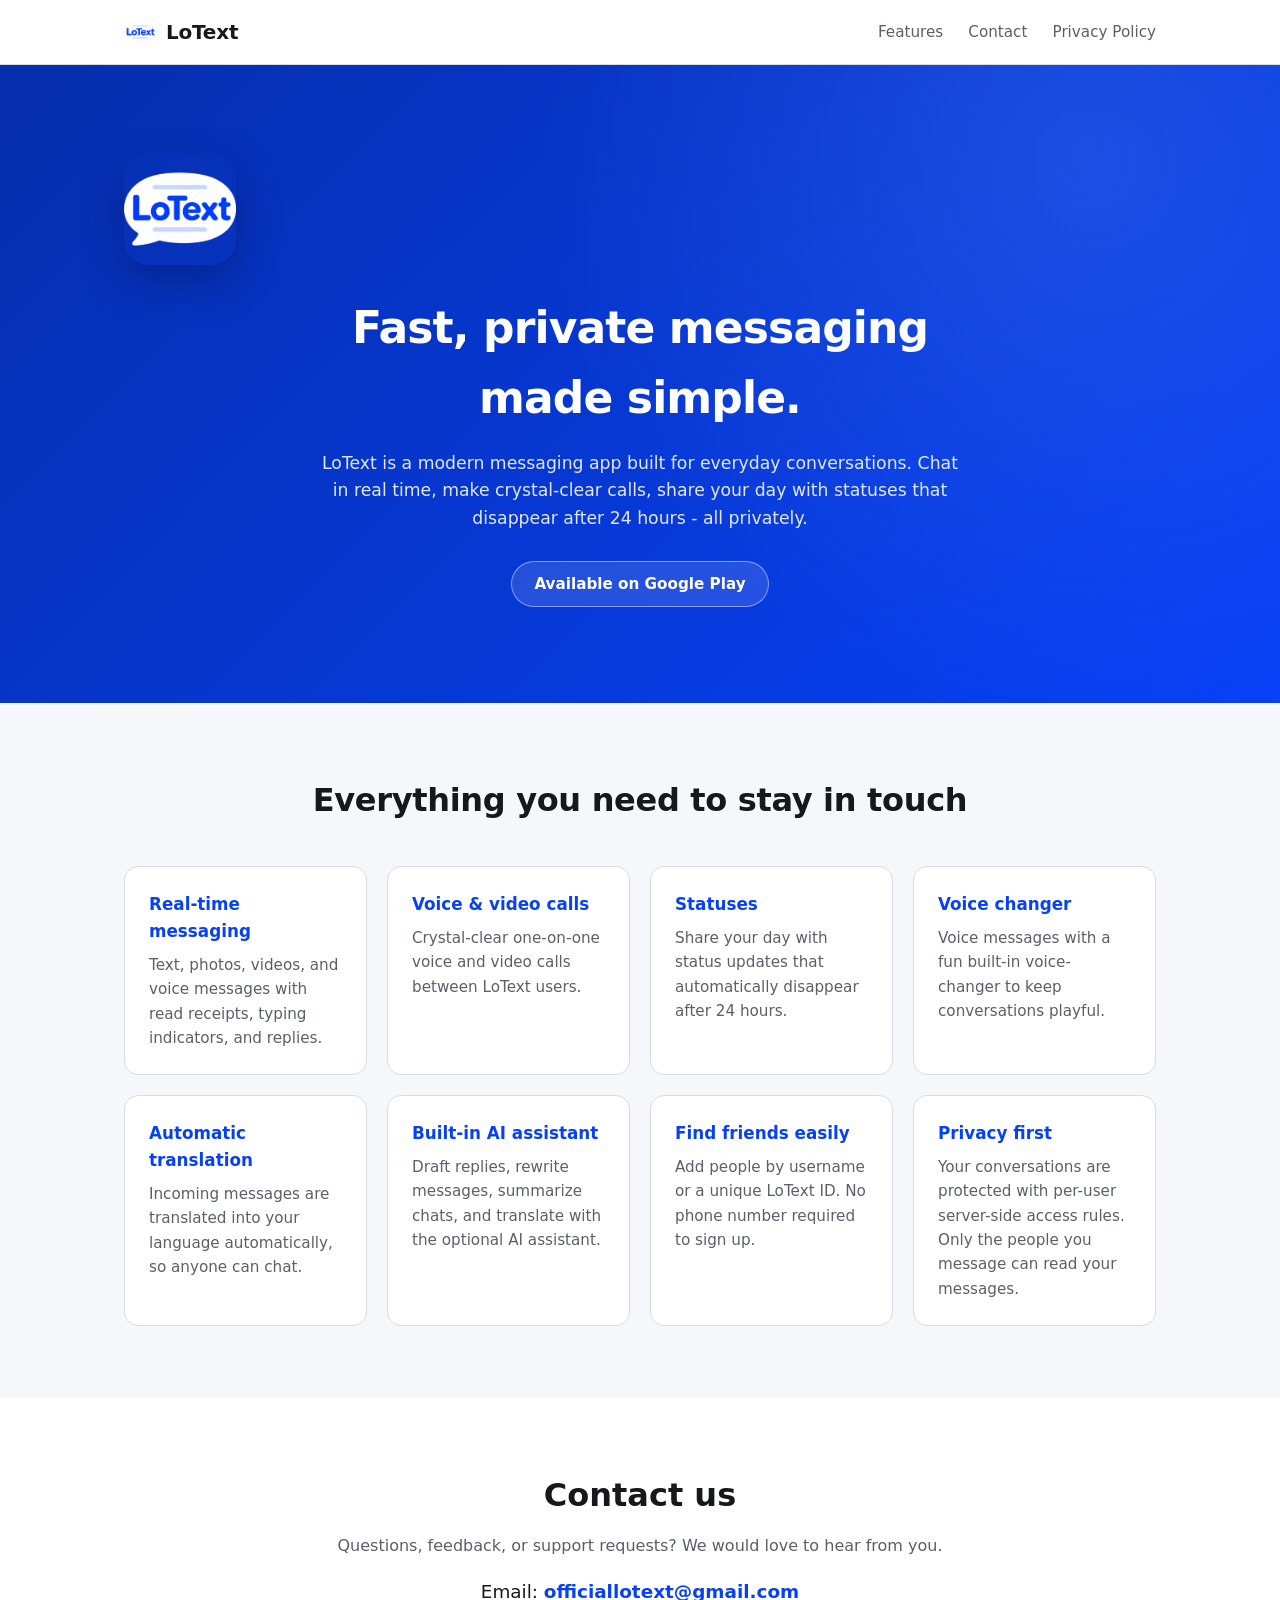
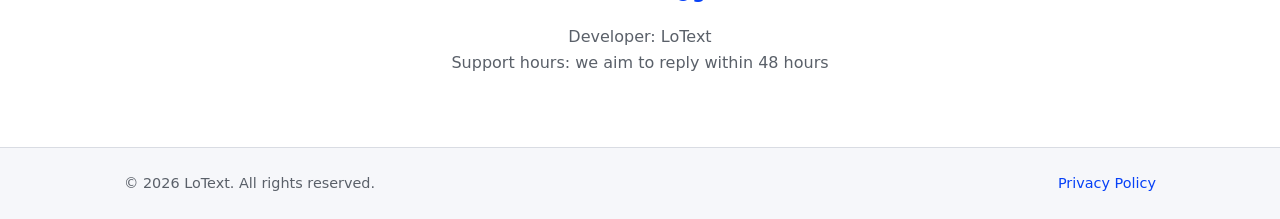
==== index.html @ 34af27f3 "LoText public website: app info, contact, privacy policy" ====
<!DOCTYPE html>
<html lang="en">
<head>
  <meta charset="UTF-8">
  <meta name="viewport" content="width=device-width, initial-scale=1.0">
  <title>LoText - Fast, private messaging</title>
  <meta name="description" content="LoText is a modern messaging app: real-time chat, voice and video calls, 24-hour statuses, automatic translation, and a built-in AI assistant.">
  <link rel="icon" type="image/png" href="assets/logo.png">
  <link rel="stylesheet" href="style.css">
</head>
<body>
  <header class="site-header">
    <div class="container header-inner">
      <a class="brand" href="index.html">
        <img src="assets/logo.png" alt="LoText logo" class="brand-logo">
        <span class="brand-name">LoText</span>
      </a>
      <nav class="nav">
        <a href="#features">Features</a>
        <a href="#contact">Contact</a>
        <a href="privacy.html">Privacy Policy</a>
      </nav>
    </div>
  </header>

  <main>
    <section class="hero">
      <div class="container hero-inner">
        <img src="assets/logo.png" alt="LoText app icon" class="hero-logo">
        <h1>Fast, private messaging made simple.</h1>
        <p class="lead">
          LoText is a modern messaging app built for everyday conversations.
          Chat in real time, make crystal-clear calls, share your day with
          statuses that disappear after 24 hours - all privately.
        </p>
        <p class="availability">Available on Google Play</p>
      </div>
    </section>

    <section id="features" class="features">
      <div class="container">
        <h2>Everything you need to stay in touch</h2>
        <div class="feature-grid">
          <div class="feature-card">
            <h3>Real-time messaging</h3>
            <p>Text, photos, videos, and voice messages with read receipts, typing indicators, and replies.</p>
          </div>
          <div class="feature-card">
            <h3>Voice &amp; video calls</h3>
            <p>Crystal-clear one-on-one voice and video calls between LoText users.</p>
          </div>
          <div class="feature-card">
            <h3>Statuses</h3>
            <p>Share your day with status updates that automatically disappear after 24 hours.</p>
          </div>
          <div class="feature-card">
            <h3>Voice changer</h3>
            <p>Voice messages with a fun built-in voice-changer to keep conversations playful.</p>
          </div>
          <div class="feature-card">
            <h3>Automatic translation</h3>
            <p>Incoming messages are translated into your language automatically, so anyone can chat.</p>
          </div>
          <div class="feature-card">
            <h3>Built-in AI assistant</h3>
            <p>Draft replies, rewrite messages, summarize chats, and translate with the optional AI assistant.</p>
          </div>
          <div class="feature-card">
            <h3>Find friends easily</h3>
            <p>Add people by username or a unique LoText ID. No phone number required to sign up.</p>
          </div>
          <div class="feature-card">
            <h3>Privacy first</h3>
            <p>Your conversations are protected with per-user server-side access rules. Only the people you message can read your messages.</p>
          </div>
        </div>
      </div>
    </section>

    <section id="contact" class="contact">
      <div class="container contact-inner">
        <h2>Contact us</h2>
        <p>
          Questions, feedback, or support requests? We would love to hear from you.
        </p>
        <p class="contact-email">
          Email:
          <a href="mailto:officiallotext@gmail.com">officiallotext@gmail.com</a>
        </p>
        <p>
          Developer: LoText<br>
          Support hours: we aim to reply within 48 hours
        </p>
      </div>
    </section>
  </main>

  <footer class="site-footer">
    <div class="container footer-inner">
      <span>&copy; 2026 LoText. All rights reserved.</span>
      <span><a href="privacy.html">Privacy Policy</a></span>
    </div>
  </footer>
</body>
</html>
---- style.css ----
:root {
  --brand: #0741f7;
  --brand-deep: #062ead;
  --brand-soft: #5b8dff;
  --dark: #0c0e12;
  --surface: #15181e;
  --text: #17181c;
  --text-muted: #5a6069;
  --light-bg: #f6f7fa;
  --border: #d9dce3;
}

* {
  margin: 0;
  padding: 0;
  box-sizing: border-box;
}

body {
  font-family: "Segoe UI", system-ui, -apple-system, Roboto, Arial, sans-serif;
  color: var(--text);
  background: #ffffff;
  line-height: 1.6;
}

.container {
  max-width: 1080px;
  margin: 0 auto;
  padding: 0 24px;
}

/* Header */
.site-header {
  position: sticky;
  top: 0;
  z-index: 10;
  background: rgba(255, 255, 255, 0.92);
  backdrop-filter: blur(8px);
  border-bottom: 1px solid var(--border);
}

.header-inner {
  display: flex;
  align-items: center;
  justify-content: space-between;
  height: 64px;
}

.brand {
  display: flex;
  align-items: center;
  gap: 10px;
  text-decoration: none;
  color: var(--text);
}

.brand-logo,
.hero-logo {
  border-radius: 22%;
  display: block;
}

.brand-logo {
  width: 32px;
  height: 32px;
}

.brand-name {
  font-size: 1.25rem;
  font-weight: 700;
  letter-spacing: -0.01em;
}

.nav a {
  margin-left: 20px;
  text-decoration: none;
  color: var(--text-muted);
  font-weight: 500;
  font-size: 0.95rem;
}

.nav a:hover {
  color: var(--brand);
}

/* Hero */
.hero {
  background:
    radial-gradient(circle at 85% 15%, rgba(91, 141, 255, 0.25), transparent 45%),
    linear-gradient(135deg, var(--brand-deep), var(--brand));
  color: #ffffff;
  text-align: center;
  padding: 88px 0 96px;
}

.hero-logo {
  width: 112px;
  height: 112px;
  margin-bottom: 28px;
  box-shadow: 0 16px 40px rgba(4, 18, 74, 0.35);
}

.hero h1 {
  font-size: clamp(1.8rem, 4vw, 2.75rem);
  letter-spacing: -0.02em;
  max-width: 720px;
  margin: 0 auto 16px;
}

.lead {
  max-width: 640px;
  margin: 0 auto;
  color: rgba(255, 255, 255, 0.88);
  font-size: 1.08rem;
}

.availability {
  display: inline-block;
  margin-top: 28px;
  padding: 10px 22px;
  border-radius: 999px;
  border: 1px solid rgba(255, 255, 255, 0.45);
  background: rgba(255, 255, 255, 0.12);
  font-weight: 600;
  font-size: 0.95rem;
}

/* Features */
.features {
  padding: 72px 0;
  background: var(--light-bg);
}

.features h2 {
  text-align: center;
  font-size: clamp(1.5rem, 3vw, 2rem);
  margin-bottom: 40px;
  letter-spacing: -0.01em;
}

.feature-grid {
  display: grid;
  grid-template-columns: repeat(auto-fit, minmax(240px, 1fr));
  gap: 20px;
}

.feature-card {
  background: #ffffff;
  border: 1px solid var(--border);
  border-radius: 14px;
  padding: 24px;
  transition: transform 0.15s ease, box-shadow 0.15s ease;
}

.feature-card:hover {
  transform: translateY(-3px);
  box-shadow: 0 12px 28px rgba(7, 65, 247, 0.12);
}

.feature-card h3 {
  color: var(--brand);
  font-size: 1.05rem;
  margin-bottom: 8px;
}

.feature-card p {
  color: var(--text-muted);
  font-size: 0.95rem;
}

/* Contact */
.contact {
  padding: 72px 0;
  text-align: center;
}

.contact h2 {
  font-size: clamp(1.5rem, 3vw, 2rem);
  margin-bottom: 12px;
}

.contact p {
  color: var(--text-muted);
}

.contact-email {
  margin: 18px 0;
  font-size: 1.15rem;
  color: var(--text) !important;
}

.contact-email a {
  color: var(--brand);
  font-weight: 600;
  text-decoration: none;
}

.contact-email a:hover {
  text-decoration: underline;
}

/* Privacy policy page */
.policy {
  padding: 56px 24px 72px;
  max-width: 800px;
}

.policy h1 {
  font-size: 2rem;
  letter-spacing: -0.02em;
  margin-bottom: 4px;
}

.policy-updated {
  color: var(--text-muted);
  font-style: italic;
  margin-bottom: 32px;
}

.policy h2 {
  font-size: 1.2rem;
  margin: 32px 0 10px;
  color: var(--brand-deep);
}

.policy p,
.policy li {
  color: #333842;
  margin-bottom: 10px;
}

.policy ul {
  padding-left: 22px;
  margin-bottom: 12px;
}

.policy a {
  color: var(--brand);
}

.back-link {
  margin-top: 40px;
}

.back-link a {
  text-decoration: none;
  font-weight: 600;
}

/* Footer */
.site-footer {
  border-top: 1px solid var(--border);
  padding: 24px 0;
  background: var(--light-bg);
}

.footer-inner {
  display: flex;
  align-items: center;
  justify-content: space-between;
  flex-wrap: wrap;
  gap: 8px;
  color: var(--text-muted);
  font-size: 0.9rem;
}

.footer-inner a {
  color: var(--brand);
  text-decoration: none;
  font-weight: 500;
}

.footer-inner a:hover {
  text-decoration: underline;
}
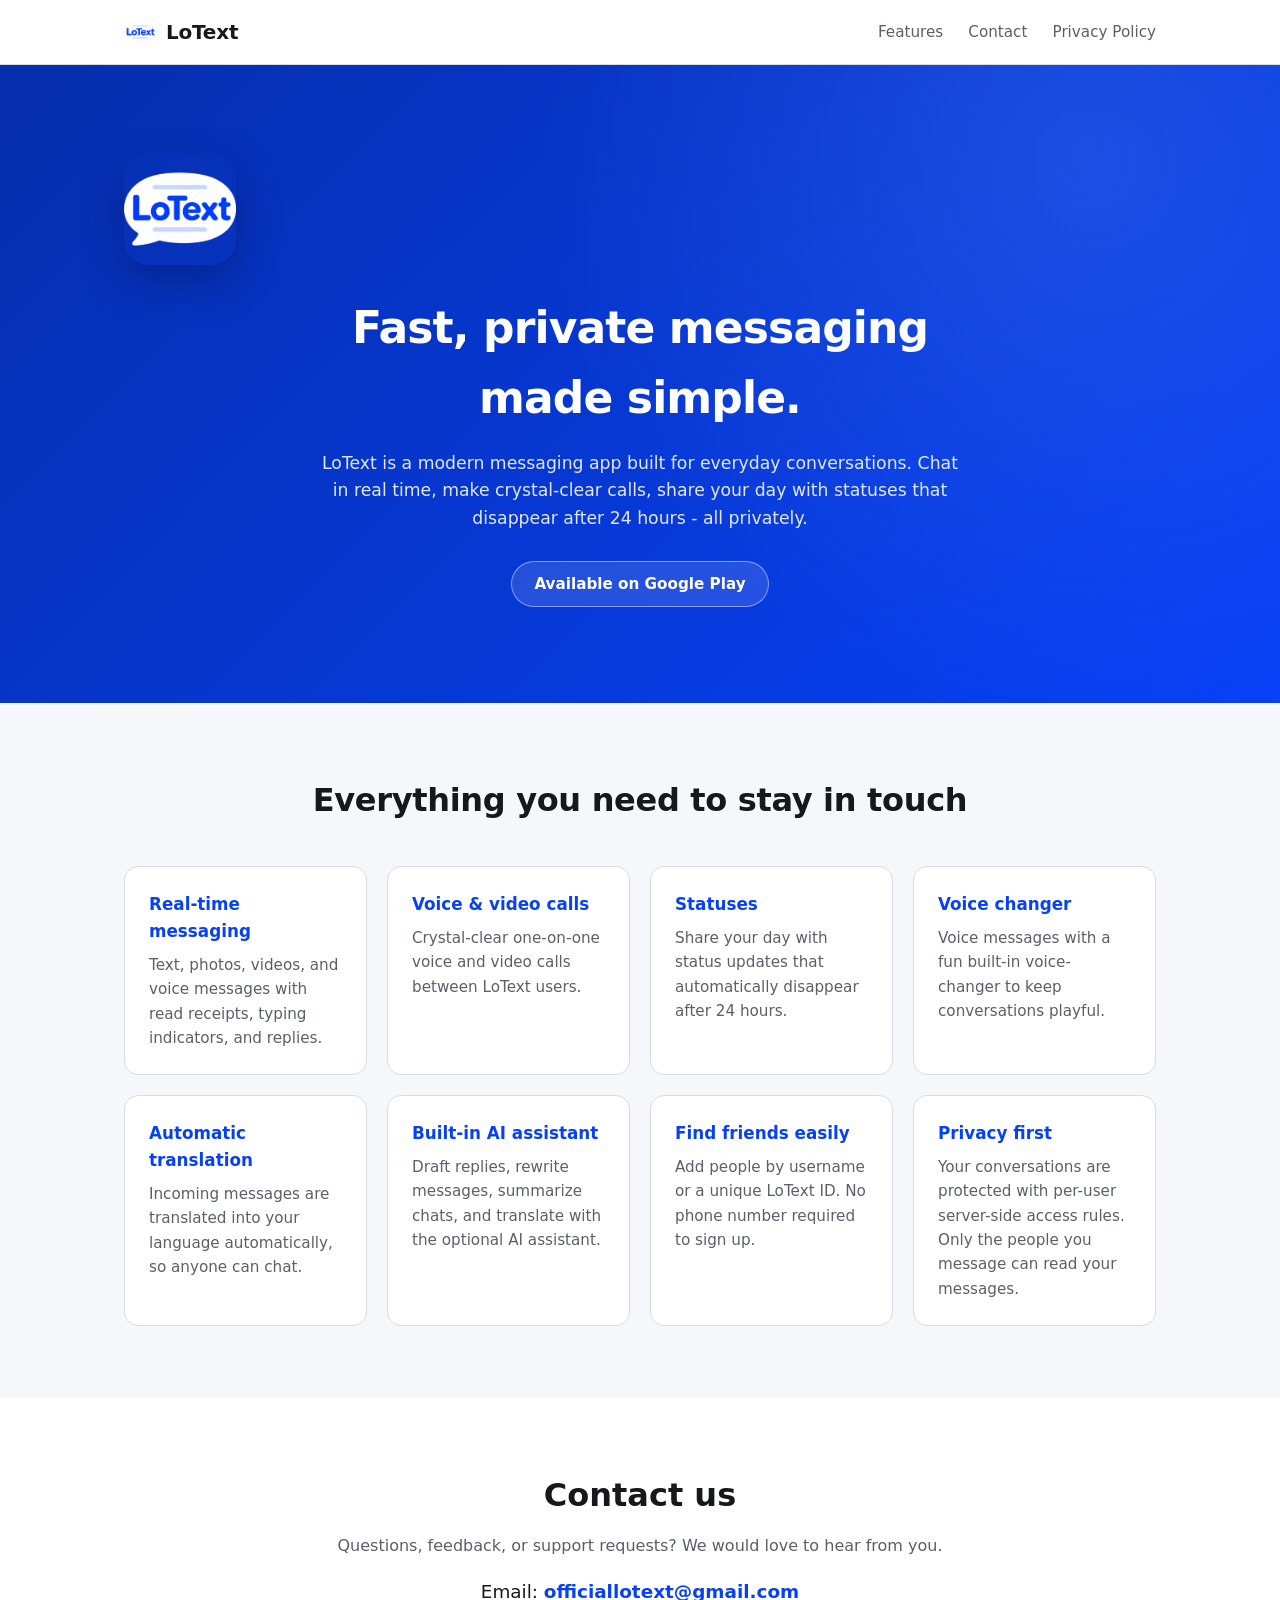
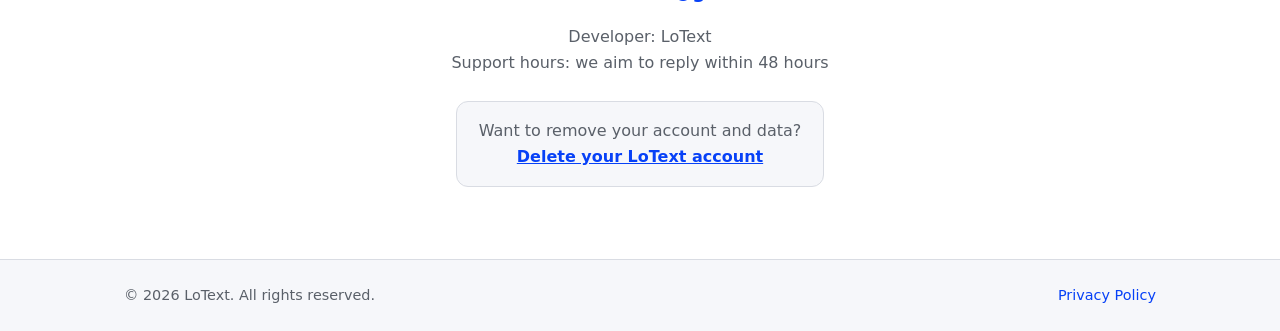
==== commit 53516768: "Add delete-account page and link it from home + privacy policy" ====
--- a/index.html
+++ b/index.html
@@ -91,6 +91,10 @@
           Developer: LoText<br>
           Support hours: we aim to reply within 48 hours
         </p>
+        <p class="delete-link">
+          Want to remove your account and data?<br>
+          <a href="delete-account.html">Delete your LoText account</a>
+        </p>
       </div>
     </section>
   </main>
--- a/style.css
+++ b/style.css
@@ -199,6 +199,21 @@
   text-decoration: underline;
 }
 
+.delete-link {
+  margin-top: 26px;
+  padding: 16px 22px;
+  display: inline-block;
+  border-radius: 12px;
+  background: var(--light-bg);
+  border: 1px solid var(--border);
+  color: var(--text-muted) !important;
+}
+
+.delete-link a {
+  color: var(--brand);
+  font-weight: 600;
+}
+
 /* Privacy policy page */
 .policy {
   padding: 56px 24px 72px;
